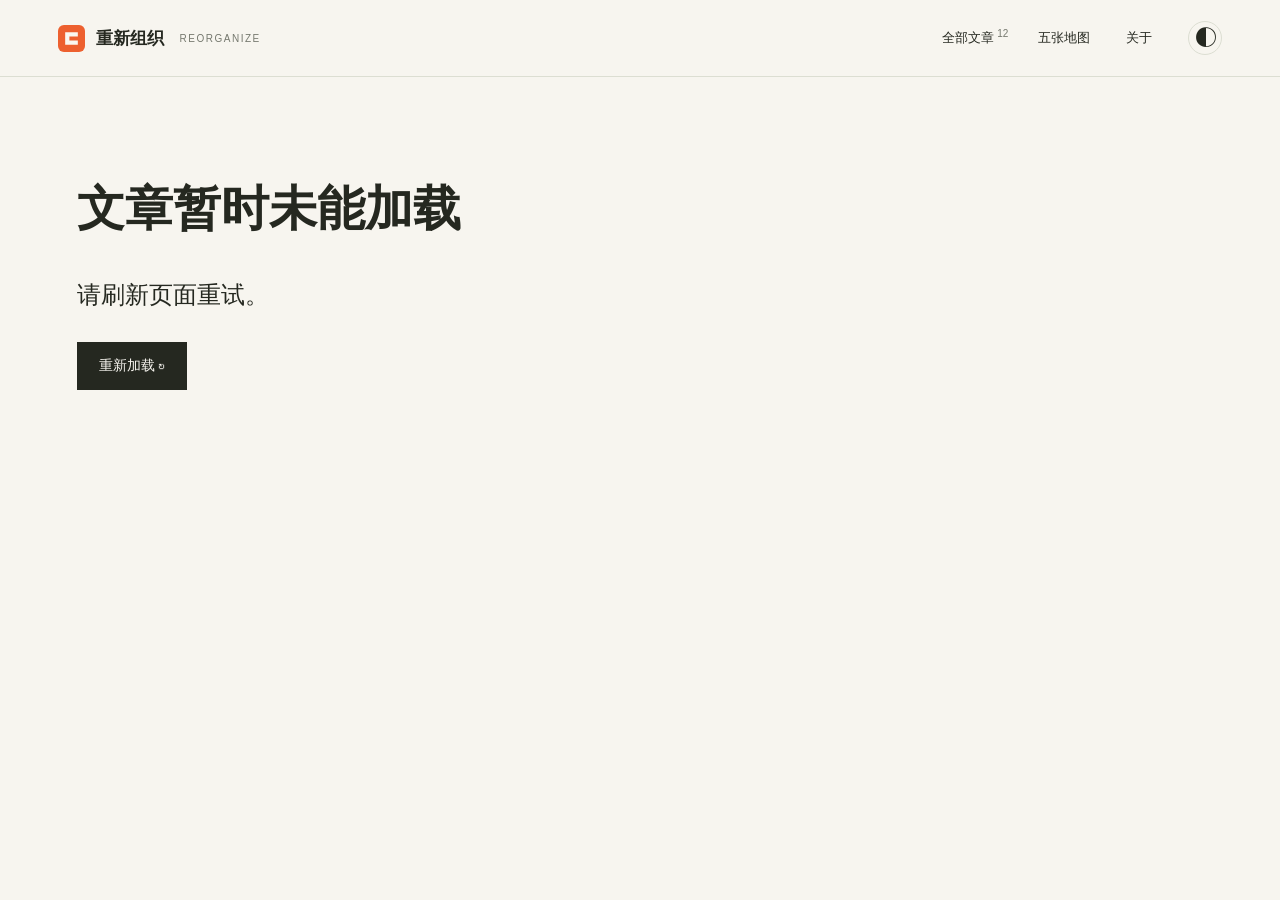
==== website/src/index.html @ a6dab89e "Publish the twelve Reorganize articles and reading website" ====
<!doctype html>
<html lang="zh-CN">
<head>
  <meta charset="utf-8">
  <meta name="viewport" content="width=device-width,initial-scale=1">
  <meta name="theme-color" content="#f7f5ef">
  <meta name="description" content="LeenMa 的十二篇系列文章。AI 时代的分工、权力与人的价值：从工作与团队，到规则、决策、成长，以及重新组织的五张地图。">
  <title>重新组织 · AI 时代的分工、权力与人的价值</title>
  <link rel="icon" href="favicon.svg" type="image/svg+xml">
  <link rel="stylesheet" href="styles.css">
  <script src="app.js" defer></script>
</head>
<body>
  <a class="skip-link" href="#main">跳到正文</a>
  <header class="site-header">
    <a class="brand" href="#/" aria-label="重新组织首页"><img src="favicon.svg" width="27" height="27" alt=""><span>重新组织</span><span class="brand-en">REORGANIZE</span></a>
    <nav class="header-links" aria-label="主导航"><a href="#/catalog">全部文章 <span>12</span></a><a href="#/maps">五张地图</a><button type="button" id="about-button">关于</button></nav>
    <div class="header-actions"><button type="button" id="theme-button" class="icon-button" aria-label="切换为深色模式" title="切换阅读主题">◐</button><button type="button" id="mobile-menu-button" class="icon-button mobile-only" aria-label="打开阅读目录">☰</button></div>
  </header>
  <div id="reading-progress" aria-hidden="true"></div>
  <main id="main" tabindex="-1"><div class="loading">正在打开《重新组织》…</div></main>
  <dialog id="about-dialog" class="about-dialog" aria-labelledby="about-title"><form method="dialog"><button class="dialog-close" aria-label="关闭">×</button></form><h2 id="about-title">关于《重新组织》</h2><p class="muted">LeenMa 著</p><p>十二篇文章，讨论 AI 时代的分工、权力与人的价值，以及我们如何一起工作。</p></dialog>
  <dialog id="image-dialog" class="image-dialog" aria-label="配图大图"><div class="image-toolbar"><span id="image-caption"></span><a id="image-original" target="_blank" rel="noopener">单独打开 ↗</a><button id="image-close" aria-label="关闭配图">×</button></div><div class="image-viewport"><img id="image-full" alt=""></div></dialog>
  <dialog id="navigation-dialog" class="navigation-dialog" aria-label="阅读目录"><form method="dialog"><button class="dialog-close" aria-label="关闭目录">×</button></form><div id="mobile-navigation"></div></dialog>
  <div id="toast" role="status" aria-live="polite"></div>
  <noscript>这个阅读网站需要启用 JavaScript。你也可以下载 <a href="articles/01-work.md">第一篇 Markdown</a> 阅读。</noscript>
</body>
</html>
---- website/src/styles.css ----
@charset "UTF-8";
:root{--paper:#f7f5ef;--surface:#fffdf8;--ink:#252820;--muted:#75786e;--line:#dcded2;--accent:#d94a22;--accent-soft:#f8e7de;--olive:#737d52;--soft:#eeeee5;--serif:"Songti SC","Noto Serif CJK SC","Source Han Serif SC",STSong,SimSun,serif;--sans:-apple-system,BlinkMacSystemFont,"PingFang SC","Microsoft YaHei",sans-serif;--article-size:19px;color-scheme:light}
:root[data-theme=dark]{--paper:#1e211e;--surface:#252925;--ink:#e6e7de;--muted:#a1a897;--line:#3d443b;--accent:#fa9671;--accent-soft:#41342b;--olive:#adb88b;--soft:#2d322b;color-scheme:dark}
*{box-sizing:border-box}html{scroll-behavior:smooth;scroll-padding-top:80px}body{margin:0;background:var(--paper);color:var(--ink);font-family:var(--sans);font-size:15px;-webkit-font-smoothing:antialiased}button,input{font:inherit}button,a,input{ -webkit-tap-highlight-color:transparent}button,a{touch-action:manipulation}button{cursor:pointer;color:inherit}a{color:inherit;text-decoration:none}button{border:0;background:none}button:disabled{opacity:.4;cursor:default}a:focus-visible,button:focus-visible,input:focus-visible,summary:focus-visible{outline:2px solid var(--accent);outline-offset:5px}p{line-height:1.85}button,a{transition:background .18s,color .18s,border-color .18s}img{display:block;max-width:100%}svg{display:block}h1,h2,h3,p{margin-top:0}main:focus{outline:none}::selection{background:var(--accent-soft);color:var(--accent)}[hidden]{display:none!important}.sr-only{position:absolute;width:1px;height:1px;overflow:hidden;clip:rect(0,0,0,0);white-space:nowrap}.skip-link{position:fixed;left:16px;top:-60px;padding:12px;background:var(--ink);color:var(--paper);z-index:100}.skip-link:focus{top:12px}.site-header{height:77px;padding:0 4.5%;border-bottom:1px solid var(--line);display:flex;align-items:center;gap:30px;position:sticky;top:0;z-index:20;background:var(--paper)}.brand{display:flex;align-items:center;gap:11px;font-size:17px;font-weight:650;white-space:nowrap}.brand-en{font-size:10px;letter-spacing:.15em;font-weight:500;margin-left:5px;color:var(--muted)}.header-links{display:flex;gap:30px;align-items:center;margin-left:auto;font-size:13px}.header-links a:hover,.header-links button:hover{color:var(--accent)}.header-links span{font-size:10px;color:var(--muted);vertical-align:super}.header-actions{display:flex;gap:8px}.icon-button{width:34px;height:34px;display:grid;place-items:center;font-size:22px;border:1px solid var(--line);border-radius:50%}.icon-button:hover{background:var(--soft)}.mobile-only{display:none}.eyebrow{font-size:11px;letter-spacing:.16em;font-weight:600;color:var(--muted);line-height:1.6}.accent{color:var(--accent)}.muted{color:var(--muted)}.small{font-size:12px}.serif{font-family:var(--serif)}.mono{font-family:ui-monospace,SFMono-Regular,Consolas,monospace}.loading{padding:100px 6%;font-family:var(--serif);font-size:24px}.home{max-width:1400px;padding:0 5.5%;margin:auto}.hero{display:grid;grid-template-columns:1.08fr 1fr;gap:5%;min-height:595px;padding:67px 0 50px;align-items:center}.season-line{display:flex;align-items:center;gap:12px;margin-bottom:31px}.season-line:before{content:"";width:26px;height:1px;background:var(--accent)}.hero h1{font-size:clamp(65px,7vw,102px);font-family:var(--serif);font-weight:700;letter-spacing:-.04em;line-height:1.05;margin:0 0 27px}.hero h1 em{font-style:normal;color:var(--accent)}.hero .subtitle{font-size:20px;line-height:1.8;letter-spacing:.08em;margin:0 0 16px}.hero .intro{font-size:14px;color:var(--muted);line-height:1.9;max-width:395px;margin-bottom:29px}.hero-actions{display:flex;align-items:center;gap:26px}.primary-button{display:inline-flex;align-items:center;justify-content:space-between;gap:34px;background:var(--ink);color:var(--paper);padding:14px 22px;font-size:14px;min-height:48px}.primary-button:hover{background:var(--accent);color:var(--paper)}.text-link{font-size:13px;border-bottom:1px solid var(--line);padding-bottom:5px}.text-link:hover{color:var(--accent)}.author-line{display:flex;gap:15px;font-size:11px;color:var(--muted);margin-top:28px;align-items:center}.author-line i{height:12px;width:1px;background:var(--line)}.hero-art{position:relative;align-self:stretch;display:flex;flex-direction:column;justify-content:center}.hero-art svg{width:100%;height:auto;overflow:visible}.hero-art text{font-family:var(--sans);fill:var(--ink)}.hero-art .orbit{stroke:var(--line);fill:none}.hero-art .solid-line{stroke:var(--olive);fill:none}.hero-art .map-box{fill:var(--paper);stroke:var(--line)}.hero-art .center{fill:var(--accent-soft);stroke:var(--accent)}.hero-art .map-link:hover .map-box{stroke:var(--accent);fill:var(--accent-soft)}.hero-art .map-link:focus-visible{outline:none}.hero-art .map-link:focus-visible .map-box{stroke:var(--accent);stroke-width:3}.figure-foot{display:flex;justify-content:space-between;gap:15px;padding:16px 0 0;border-top:1px solid var(--line);font-size:10px;color:var(--muted);letter-spacing:.04em}.hero-art .diagram-en{font-family:Georgia,serif;font-style:italic;fill:var(--muted)}.reading-paths{display:grid;grid-template-columns:1fr 1fr 1fr;border-top:1px solid var(--line);border-bottom:1px solid var(--line);margin-bottom:64px}.path-card{display:flex;align-items:center;gap:19px;padding:23px 22px;border-right:1px solid var(--line)}.path-card:first-child{padding-left:0}.path-card:last-child{border-right:0}.path-card:hover{color:var(--accent)}.path-card .path-index{font-family:var(--serif);font-size:24px;color:var(--olive)}.path-card strong{font-size:14px;font-weight:550;display:block;margin-bottom:7px}.path-card small{font-size:11px;color:var(--muted)}.path-card .arrow{margin-left:auto;font-size:20px}.section-title{display:flex;align-items:end;justify-content:space-between;gap:25px;margin-bottom:28px}.section-title h2{font-family:var(--serif);font-size:35px;font-weight:550;margin:7px 0 0}.section-title p{font-size:13px;color:var(--muted);margin:0}.catalog-tools{display:flex;justify-content:space-between;gap:20px;align-items:center;border-bottom:1px solid var(--line);margin-bottom:30px}.filter-list{display:flex;gap:25px;overflow:auto}.filter-button{white-space:nowrap;padding:14px 0 18px;border-bottom:2px solid transparent;color:var(--muted);font-size:12px}.filter-button[aria-pressed=true]{color:var(--ink);border-color:var(--accent)}.search-wrap{display:flex;align-items:center;gap:10px;max-width:230px;color:var(--muted);flex-shrink:0}.search-wrap input{width:100%;border:0;background:transparent;color:var(--ink);padding:10px 0;font-size:12px;outline-offset:0}.search-wrap span{font-size:20px}.search-result{font-size:12px;color:var(--muted);margin-bottom:20px}.catalog-grid{display:grid;grid-template-columns:repeat(3,minmax(0,1fr));gap:24px 28px}.chapter-card{display:flex;flex-direction:column;border-bottom:1px solid var(--line);min-height:300px;padding:24px 0 25px}.card-top{display:flex;align-items:center;justify-content:space-between;font-size:10px;color:var(--muted);letter-spacing:.04em}.card-number{font-family:var(--serif);font-size:34px;line-height:1;color:var(--accent)}.chapter-card h3{font-family:var(--serif);font-size:22px;line-height:1.6;margin:24px 0 12px;font-weight:650}.chapter-card p{font-size:12px;color:var(--muted);line-height:1.9;margin:0 0 25px}.chapter-card:hover h3{color:var(--accent)}.chapter-card:hover .card-arrow{transform:translateX(4px);color:var(--accent)}.card-foot{display:flex;align-items:center;gap:12px;margin-top:auto;font-size:10px;color:var(--muted)}.card-foot .tag{background:var(--soft);padding:4px 7px;color:var(--olive);letter-spacing:.04em}.card-arrow{font-size:20px;margin-left:auto;transition:transform .2s}.read-mark{color:var(--olive);font-size:11px}.no-results{padding:45px 0;line-height:1.8;grid-column:1/-1;color:var(--muted)}.maps-section{margin:95px 0 68px;padding:45px;background:var(--soft);position:relative}.maps-section .section-title{margin-bottom:35px}.maps-grid{display:grid;grid-template-columns:repeat(5,minmax(0,1fr));border-top:1px solid var(--line)}.map-item{padding:25px 15px 0;border-right:1px solid var(--line);display:block}.map-item:first-child{padding-left:0}.map-item:last-child{border-right:0}.map-item .map-en{font-family:Georgia,serif;font-style:italic;font-size:21px;color:var(--olive)}.map-item h3{font-size:16px;margin:16px 0 10px;font-weight:500}.map-item p{font-size:11px;color:var(--muted);line-height:1.8}.map-item:hover h3{color:var(--accent)}.maps-note{font-size:11px;color:var(--muted);margin:22px 0 0}.site-footer{display:flex;align-items:center;justify-content:space-between;gap:20px;border-top:1px solid var(--line);padding:25px 0 40px;color:var(--muted);font-size:11px}.site-footer .footer-brand{font-family:var(--serif);font-size:21px;color:var(--ink)}.site-footer a:hover{color:var(--accent)}
/* Reading layout */
#reading-progress{height:2px;background:var(--accent);position:fixed;top:76px;left:0;width:0;z-index:22;transition:width .12s linear}.reader-layout{display:grid;grid-template-columns:245px minmax(0,1fr) 218px;max-width:1590px;margin:auto;min-height:calc(100vh - 77px)}.chapter-sidebar{position:sticky;top:77px;height:calc(100vh - 77px);overflow:auto;padding:31px 20px 40px 24px;border-right:1px solid var(--line);scrollbar-width:thin}.sidebar-home{font-size:12px;display:block;color:var(--muted);margin-bottom:33px}.sidebar-group{margin:26px 0 10px;color:var(--muted);font-size:10px;letter-spacing:.08em;font-weight:500}.sidebar-link{display:flex;gap:12px;padding:10px 9px;margin:0 -9px;line-height:1.7;font-size:12px;border-left:2px solid transparent}.sidebar-link .number{font-size:10px;color:var(--muted);min-width:18px;padding-top:2px}.sidebar-link.active{border-color:var(--accent);background:var(--accent-soft);color:var(--accent)}.sidebar-link.active .number{color:var(--accent)}.sidebar-link:hover{color:var(--accent)}.article-center{min-width:0;padding:49px clamp(25px,4.4vw,70px) 50px}.article-inner{max-width:730px;margin:auto}.article-kicker{display:flex;align-items:center;justify-content:space-between;margin-bottom:27px;font-size:11px;color:var(--muted);letter-spacing:.06em}.article-kicker .kicker-number{font-family:Georgia,serif;font-size:22px;color:var(--accent);margin-right:10px}.article-title{font-size:clamp(29px,3.2vw,43px);font-family:var(--serif);line-height:1.5;margin:0 0 26px;font-weight:650;letter-spacing:-.02em}.article-meta{display:flex;flex-wrap:wrap;gap:10px 15px;align-items:center;color:var(--muted);font-size:11px;margin-bottom:25px}.reading-toolbar{display:flex;align-items:center;gap:15px;border-top:1px solid var(--line);border-bottom:1px solid var(--line);padding:10px 0;font-size:11px;margin:0 0 31px;flex-wrap:wrap}.reading-toolbar button,.reading-toolbar a{padding:5px 0}.reading-toolbar button:hover,.reading-toolbar a:hover{color:var(--accent)}.reading-toolbar .tool-label{color:var(--muted);margin-right:auto}.reading-toolbar .font-button{font-size:14px;min-width:26px}.concept{background:var(--soft);padding:25px;margin:0 0 40px}.concept-label{font-size:10px;color:var(--olive);display:flex;align-items:center;gap:12px;letter-spacing:.1em;margin-bottom:17px}.concept-label:after{content:"";height:1px;flex:1;background:var(--line)}.concept-hub{text-align:center;font-size:13px;border:1px solid var(--line);padding:9px;width:fit-content;margin:0 auto 20px;background:var(--paper)}.concept-nodes{display:grid;grid-template-columns:repeat(2,minmax(0,1fr));gap:12px;position:relative}.concept-node{padding:12px;background:var(--paper);border-left:2px solid var(--olive);font-size:12px;line-height:1.5;position:relative}.concept-node b{font-weight:550;display:block;margin:0 0 5px}.concept-node small{font-size:10px;color:var(--muted);display:block}.concept-node .node-no{position:absolute;right:8px;top:8px;color:var(--line);font:16px Georgia,serif}.concept-fork .concept-node{border-left-color:var(--accent)}.concept-flow .concept-node b:before{content:attr(data-step) " / ";color:var(--olive);font-size:10px}.concept-loop .concept-nodes:after{content:"↶";position:absolute;bottom:-29px;right:0;color:var(--olive);font-size:24px}.concept-feedback{margin-top:15px;color:var(--olive);font-size:10px;padding:0 23px 0 0}.concept-takeaway{font-family:var(--serif);font-size:17px;line-height:1.9;margin:22px 0 0}.concept-description{color:var(--muted);font-size:10px;line-height:1.8;margin:10px 0 0}.prose{font-family:var(--sans);font-size:var(--article-size);line-height:1.95;overflow-wrap:anywhere;color:var(--ink)}.prose p{margin:0 0 1.4em;line-height:1.95;letter-spacing:.015em}.prose h2{font-family:var(--serif);font-weight:650;line-height:1.65;font-size:1.35em;margin:2.7em 0 1.15em;padding-top:20px;border-top:1px solid var(--line);scroll-margin-top:22px}.prose h3{font-size:1.04em;line-height:1.7;margin:2em 0 1em}.prose strong{font-weight:650}.prose a{color:var(--accent);text-decoration:underline;text-decoration-thickness:1px;text-underline-offset:4px;font-size:inherit}.prose ul,.prose ol{padding-left:1.6em;margin-bottom:1.4em}.prose li{padding-left:4px;margin:8px 0}.prose blockquote{border-left:2px solid var(--accent);padding:0 0 0 22px;margin:25px 0;color:var(--muted)}.prose table{border-collapse:collapse;max-width:100%;display:block;overflow-x:auto;font-size:14px;margin:25px 0}.prose th,.prose td{border:1px solid var(--line);padding:10px}.prose hr{border:0;border-top:1px solid var(--line);margin:35px 0}.toc-sidebar{position:sticky;top:77px;height:calc(100vh - 77px);overflow:auto;scrollbar-width:thin;padding:51px 25px 35px 7px;color:var(--muted);font-size:11px}.toc-title{font-size:10px;letter-spacing:.1em;margin-bottom:20px}.toc-sidebar a{display:block;padding:7px 0 7px 12px;border-left:1px solid var(--line);line-height:1.7;margin-left:0}.toc-sidebar a.active{border-left:2px solid var(--accent);color:var(--accent);padding-left:11px}.toc-sidebar a:hover{color:var(--ink)}.toc-progress{border-top:1px solid var(--line);margin-top:27px;padding-top:18px;display:flex;justify-content:space-between}.gallery-section{border-top:1px solid var(--line);margin-top:55px;padding-top:32px;scroll-margin-top:22px}.gallery-section h2{font-family:var(--serif);font-size:25px;font-weight:500}.gallery-section>p{font-size:11px;color:var(--muted)}.image-grid{display:grid;grid-template-columns:repeat(2,minmax(0,1fr));gap:24px 16px;margin:25px 0}.gallery-item{margin:0}.gallery-item button{padding:0;background:var(--soft);width:100%;display:block;overflow:hidden}.gallery-item img{width:100%;height:auto;aspect-ratio:1/1;object-fit:contain;transition:transform .2s}.gallery-item button:hover img{transform:scale(1.02)}.gallery-item figcaption{font-size:11px;color:var(--muted);line-height:1.7;margin-top:10px}.article-download{padding:24px 0 0;border-top:1px solid var(--line);margin:24px 0 0;scroll-margin-top:22px;font-size:13px}.article-download a{text-decoration:underline;text-underline-offset:4px;color:var(--muted)}.article-download a:hover{color:var(--accent)}.next-reading{display:grid;grid-template-columns:1fr 1fr;gap:22px;margin-top:35px;border-top:1px solid var(--line);padding-top:25px}.next-reading a{display:flex;flex-direction:column;gap:12px;font-family:var(--serif);font-size:18px;line-height:1.7}.next-reading a span{font-family:var(--sans);font-size:10px;color:var(--muted)}.next-reading a:hover{color:var(--accent)}.next-reading a:last-child{text-align:right}.end-marker{display:flex;justify-content:center;align-items:center;gap:12px;color:var(--olive);font-size:11px;margin:38px 0 0}.end-marker:before,.end-marker:after{content:"";width:25px;height:1px;background:var(--line)}.reader-mobile-label{display:none}
/* Dialogs and feedback */
dialog{background:var(--paper);color:var(--ink);border:1px solid var(--line);padding:40px;max-width:600px;max-height:86dvh;overflow:auto}dialog::backdrop{background:#20251dcc;backdrop-filter:blur(4px)}body:has(dialog[open]){overflow:hidden}.dialog-close{position:absolute;right:17px;top:10px;font-size:30px;font-weight:300;min-width:38px;height:38px}.about-dialog h2{font-family:var(--serif);font-size:32px;margin:23px 0}.about-dialog p{font-size:14px;line-height:1.9}.about-links a:hover{color:var(--accent)}.image-dialog{max-width:95vw;width:1000px;padding:0;max-height:94dvh}.image-toolbar{position:sticky;top:0;display:flex;align-items:center;gap:15px;justify-content:space-between;padding:10px 18px;background:var(--paper);border-bottom:1px solid var(--line);font-size:12px;z-index:1}.image-toolbar span{margin-right:auto}.image-toolbar a{white-space:nowrap;font-size:11px}.image-toolbar button{font-size:30px;width:32px;height:32px;line-height:1}.image-viewport{overflow:auto;max-height:calc(94dvh - 60px)}.image-viewport img{width:100%;height:auto}.navigation-dialog{width:min(90vw,480px);padding:30px;max-height:88dvh}.navigation-dialog .sidebar-link{font-size:14px}.navigation-dialog .toc-title{margin-top:20px}.navigation-dialog .mobile-toc a{display:block;font-size:13px;padding:9px 0;color:var(--muted);line-height:1.7}#toast{position:fixed;bottom:28px;left:50%;transform:translateX(-50%) translateY(100px);z-index:100;opacity:0;background:var(--ink);color:var(--paper);padding:12px 22px;font-size:13px;pointer-events:none;transition:all .2s}#toast.show{opacity:1;transform:translateX(-50%) translateY(0)}
@media(min-width:1600px){.hero{min-height:670px}.hero h1{font-size:110px}}
@media(max-width:1250px){.reader-layout{grid-template-columns:220px minmax(0,1fr)}.toc-sidebar{display:none}.article-inner{max-width:730px}.reader-mobile-label{display:inline}.mobile-only{display:grid}.catalog-tools{gap:15px}.filter-list{gap:17px}.hero{gap:2%;min-height:545px}.hero h1{font-size:80px}.article-center{padding:43px 6%}.header-links{gap:22px}}
@media(max-width:980px){.hero{grid-template-columns:1.1fr 1fr;padding-top:45px;min-height:520px}.hero h1{font-size:65px}.hero .subtitle{font-size:17px}.hero .intro{font-size:12px}.brand-en{display:none}.catalog-tools{align-items:stretch;flex-direction:column;gap:0}.search-wrap{max-width:none;border-top:1px solid var(--line);padding:3px 0}.filter-list{gap:26px}.chapter-card h3{font-size:20px}.catalog-grid{gap:15px 25px}.maps-section{padding:30px}.map-item{padding:23px 10px 0}.path-card{padding:23px 13px;gap:13px}.path-card small{font-size:10px}.reader-layout{grid-template-columns:190px minmax(0,1fr)}.chapter-sidebar{padding:26px 16px}.sidebar-link{font-size:11px;gap:8px}.article-center{padding:35px 28px}.article-title{font-size:34px}}
@media(max-width:760px){.site-header{height:64px;padding:0 5%;gap:15px}.brand{font-size:16px;gap:9px}.brand img{width:24px;height:24px}.header-links{gap:17px;font-size:12px}.header-links>a:nth-child(2),.header-links button{display:none}.header-actions{gap:7px}.icon-button{width:30px;height:30px;font-size:19px}.home{padding:0 6%}.hero{grid-template-columns:1fr;gap:22px;padding:41px 0 25px;min-height:0}.season-line{margin-bottom:27px}.hero h1{font-size:76px;margin-bottom:24px}.hero .subtitle{font-size:18px}.hero .intro{font-size:13px;max-width:420px}.hero-actions{gap:25px}.hero-art{max-width:440px;width:100%;margin:12px auto 0}.hero-art svg{max-height:370px}.figure-foot{font-size:9px;padding-top:13px}.author-line{margin-top:23px}.reading-paths{grid-template-columns:1fr;margin-bottom:44px}.path-card,.path-card:first-child{padding:18px 0;border-right:0;border-bottom:1px solid var(--line);gap:17px}.path-card:last-child{border-bottom:0}.path-card strong{font-size:14px;margin-bottom:5px}.path-card small{font-size:11px}.path-card .path-index{font-size:22px;min-width:27px}.section-title{display:block;margin-bottom:21px}.section-title h2{font-size:31px;margin-bottom:12px}.section-title p{font-size:12px}.filter-list{gap:22px;scrollbar-width:none}.filter-button{font-size:11px;padding-bottom:13px}.catalog-tools{margin-bottom:13px}.catalog-grid{grid-template-columns:1fr 1fr;gap:6px 23px}.chapter-card{min-height:275px;padding:20px 0}.chapter-card h3{font-size:19px;margin:18px 0 10px;line-height:1.55}.chapter-card p{font-size:11px;line-height:1.9;margin-bottom:20px}.card-top>span:last-child{font-size:9px;max-width:70px;text-align:right;line-height:1.6}.card-number{font-size:29px}.card-foot{gap:8px;flex-wrap:wrap;font-size:9px}.card-foot .tag{padding:3px 5px}.card-arrow{font-size:17px}.maps-section{margin:55px -3% 35px;padding:28px 20px}.maps-grid{grid-template-columns:1fr}.map-item,.map-item:first-child{border-right:0;border-bottom:1px solid var(--line);padding:18px 0;display:grid;grid-template-columns:95px 1fr;align-items:center;column-gap:17px}.map-item:last-child{border-bottom:0}.map-item .map-en{font-size:20px;grid-row:1/3}.map-item h3{font-size:15px;margin:0 0 5px}.map-item p{margin:0;font-size:11px}.maps-note{font-size:10px}.site-footer{align-items:start;flex-direction:column;font-size:10px;gap:12px;padding-bottom:28px}.reader-layout{display:block}.chapter-sidebar{display:none}.article-center{padding:30px 6% 40px}.article-title{font-size:32px;line-height:1.5}.article-kicker{margin-bottom:23px;font-size:10px}.article-kicker .kicker-number{font-size:20px}.article-meta{font-size:10px}.reading-toolbar{gap:16px;font-size:10px;margin-bottom:25px}.concept{padding:20px;margin-bottom:33px}.concept-node{padding:10px;font-size:11px}.concept-node small{font-size:9px}.concept-takeaway{font-size:16px}.concept-description{font-size:10px}.prose{font-size:var(--article-size)}.prose h2{font-size:1.25em;margin-top:2.3em}.prose p{line-height:1.95}.prose h3{font-size:1.02em}#reading-progress{top:63px}.next-reading{gap:18px}.next-reading a{font-size:16px}.gallery-section h2{font-size:23px}.image-grid{gap:20px 13px}.image-toolbar{padding:8px 11px}.image-toolbar span{font-size:11px}.image-toolbar a{font-size:10px}.about-dialog{max-width:92vw;padding:34px 25px}.about-dialog p{font-size:13px}.about-dialog h2{font-size:29px}}
@media(max-width:380px){.header-links{display:none}.header-actions{margin-left:auto}.hero h1{font-size:66px}.catalog-grid{grid-template-columns:1fr}.chapter-card{min-height:230px}.chapter-card h3{font-size:23px}.card-top>span:last-child{max-width:none}.article-title{font-size:28px}.reading-toolbar{gap:11px}.concept-node b{max-width:90%}}
@media(prefers-reduced-motion:reduce){html{scroll-behavior:auto}*,*:before,*:after{transition:none!important;animation:none!important}}
@media print{.site-header,.chapter-sidebar,.toc-sidebar,.reading-toolbar,.concept,.next-reading,.header-actions,#reading-progress,dialog,#toast{display:none!important}.reader-layout{display:block}.article-center{padding:0}.prose{font-size:12pt}.article-title{font-size:24pt}.gallery-section{break-before:page}.prose h2{break-after:avoid}.gallery-item{break-inside:avoid}body{background:white;color:black}}

.section-anchor{display:block;height:0;scroll-margin-top:22px}

/* One editable diagram per article. */
.reading-figure{margin:28px 0 40px;position:relative}
.reading-figure button{display:block;width:100%;padding:0;border:0;background:transparent;cursor:zoom-in;border-radius:16px;overflow:hidden}
.reading-figure img{display:block;width:100%;height:auto}
.reading-figure figcaption{font-size:13px;color:var(--muted);padding-top:9px}







.prose table{display:block;overflow-x:auto;width:100%;border-collapse:collapse;font-size:16px;line-height:1.7;margin:24px 0}
.prose th,.prose td{border:1px solid var(--line,#d9dfda);padding:12px 14px;text-align:left;vertical-align:top;min-width:110px}
.prose th{font-weight:600}
.prose img{max-width:100%;height:auto}
.prose a{overflow-wrap:anywhere}
.prose #references{font-size:1.05em}
.prose #references+ul{font-size:.85em;line-height:1.8}
@media(max-width:720px){.reading-figure{margin:24px 0 30px}.prose th,.prose td{padding:10px;min-width:120px}}
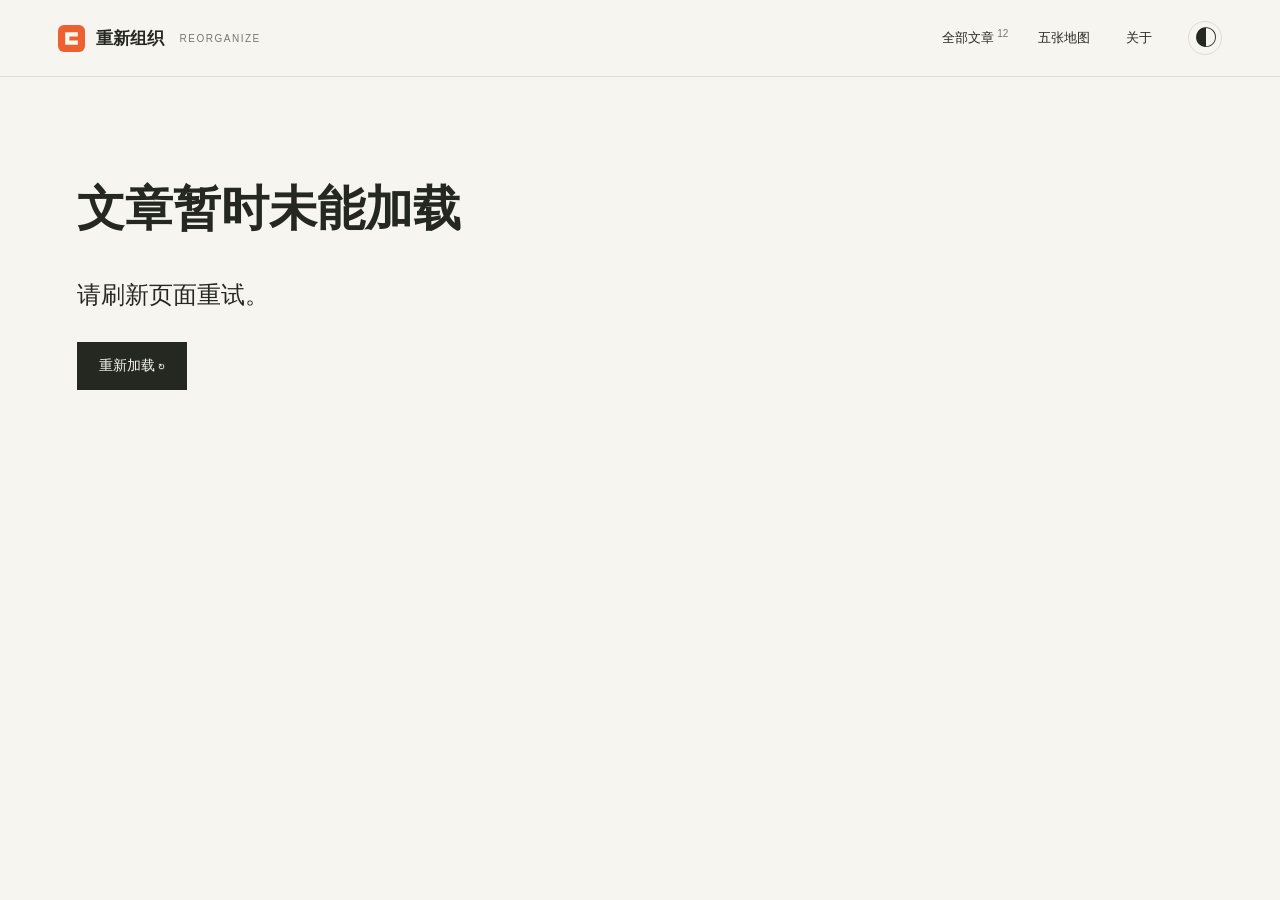
==== commit 6ea26379: "Switch content license to CC BY 4.0; add social metadata, CITATION.cff, llms.txt and English summary" ====
--- a/website/src/index.html
+++ b/website/src/index.html
@@ -6,6 +6,21 @@
   <meta name="theme-color" content="#f7f5ef">
   <meta name="description" content="LeenMa 的十二篇系列文章。AI 时代的分工、权力与人的价值：从工作与团队，到规则、决策、成长，以及重新组织的五张地图。">
   <title>重新组织 · AI 时代的分工、权力与人的价值</title>
+  <link rel="canonical" href="https://leenlbma.github.io/reorganize/">
+  <meta property="og:type" content="website">
+  <meta property="og:site_name" content="重新组织 · Reorganize">
+  <meta property="og:locale" content="zh_CN">
+  <meta property="og:title" content="重新组织 · AI 时代的分工、权力与人的价值">
+  <meta property="og:description" content="LeenMa 的十二篇系列文章。AI 时代的分工、权力与人的价值：从工作与团队，到规则、决策、成长，以及重新组织的五张地图。">
+  <meta property="og:url" content="https://leenlbma.github.io/reorganize/">
+  <meta property="og:image" content="https://leenlbma.github.io/reorganize/og-cover.png">
+  <meta property="og:image:width" content="1200">
+  <meta property="og:image:height" content="630">
+  <meta property="og:image:alt" content="《重新组织》：AI 时代的分工、权力与人的价值，LeenMa">
+  <meta name="twitter:card" content="summary_large_image">
+  <meta name="twitter:title" content="重新组织 · AI 时代的分工、权力与人的价值">
+  <meta name="twitter:description" content="LeenMa 的十二篇系列文章，讨论 AI 如何改变工作、团队、决定权、责任、激励和学习。">
+  <meta name="twitter:image" content="https://leenlbma.github.io/reorganize/og-cover.png">
   <link rel="icon" href="favicon.svg" type="image/svg+xml">
   <link rel="stylesheet" href="styles.css">
   <script src="app.js" defer></script>
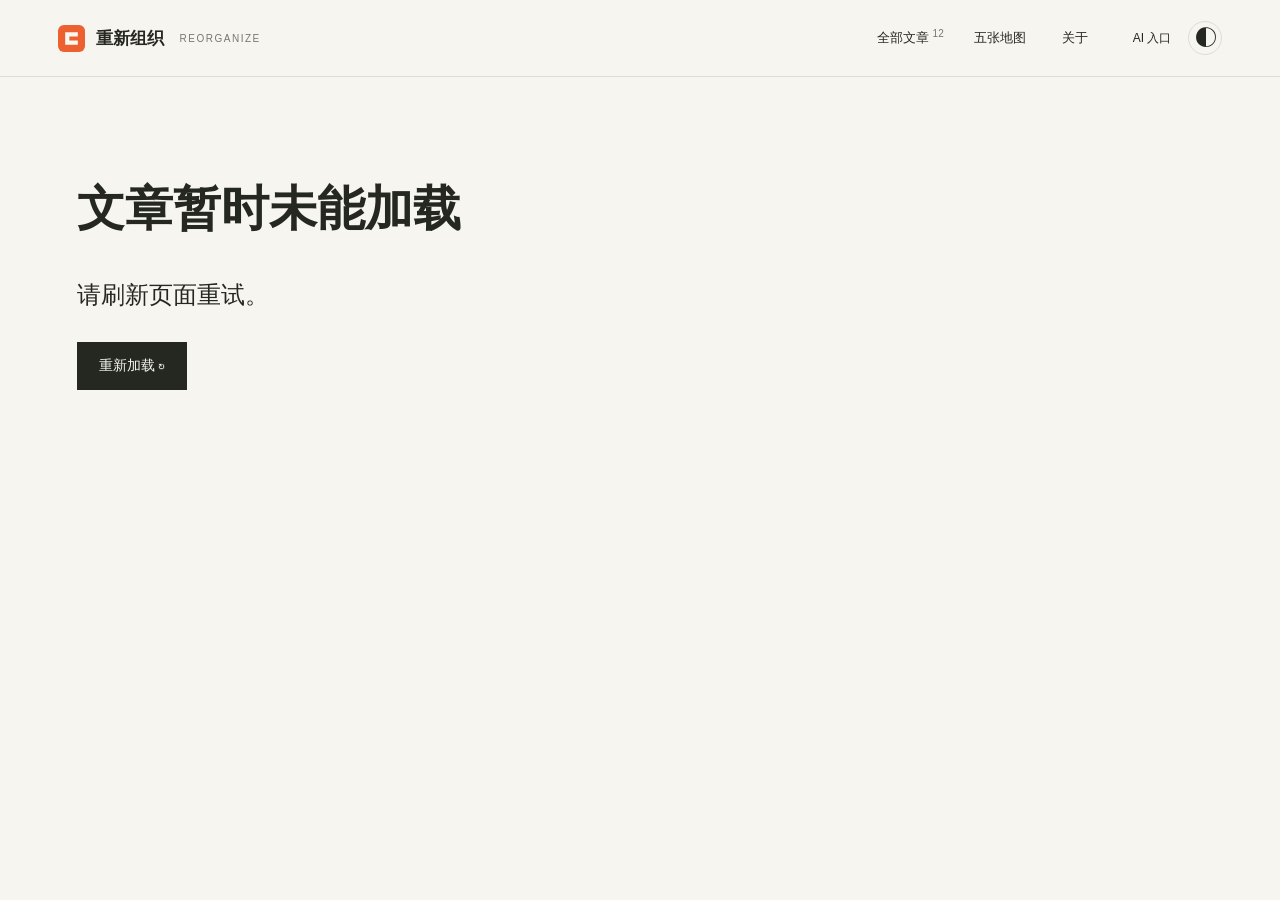
==== commit 4244885b: "Add a static AI reading entry and complete Markdown exports" ====
--- a/website/src/index.html
+++ b/website/src/index.html
@@ -23,6 +23,8 @@
   <meta name="twitter:image" content="https://leenlbma.github.io/reorganize/og-cover.png">
   <link rel="icon" href="favicon.svg" type="image/svg+xml">
   <link rel="stylesheet" href="styles.css">
+  <link rel="stylesheet" href="ai.css">
+  <link rel="alternate" type="text/plain" href="llms.txt" title="AI 阅读目录">
   <script src="app.js" defer></script>
 </head>
 <body>
@@ -30,7 +32,7 @@
   <header class="site-header">
     <a class="brand" href="#/" aria-label="重新组织首页"><img src="favicon.svg" width="27" height="27" alt=""><span>重新组织</span><span class="brand-en">REORGANIZE</span></a>
     <nav class="header-links" aria-label="主导航"><a href="#/catalog">全部文章 <span>12</span></a><a href="#/maps">五张地图</a><button type="button" id="about-button">关于</button></nav>
-    <div class="header-actions"><button type="button" id="theme-button" class="icon-button" aria-label="切换为深色模式" title="切换阅读主题">◐</button><button type="button" id="mobile-menu-button" class="icon-button mobile-only" aria-label="打开阅读目录">☰</button></div>
+    <div class="header-actions"><a class="ai-entry" href="ai.html">AI 入口</a><button type="button" id="theme-button" class="icon-button" aria-label="切换为深色模式" title="切换阅读主题">◐</button><button type="button" id="mobile-menu-button" class="icon-button mobile-only" aria-label="打开阅读目录">☰</button></div>
   </header>
   <div id="reading-progress" aria-hidden="true"></div>
   <main id="main" tabindex="-1"><div class="loading">正在打开《重新组织》…</div></main>
@@ -38,6 +40,6 @@
   <dialog id="image-dialog" class="image-dialog" aria-label="配图大图"><div class="image-toolbar"><span id="image-caption"></span><a id="image-original" target="_blank" rel="noopener">单独打开 ↗</a><button id="image-close" aria-label="关闭配图">×</button></div><div class="image-viewport"><img id="image-full" alt=""></div></dialog>
   <dialog id="navigation-dialog" class="navigation-dialog" aria-label="阅读目录"><form method="dialog"><button class="dialog-close" aria-label="关闭目录">×</button></form><div id="mobile-navigation"></div></dialog>
   <div id="toast" role="status" aria-live="polite"></div>
-  <noscript>这个阅读网站需要启用 JavaScript。你也可以下载 <a href="articles/01-work.md">第一篇 Markdown</a> 阅读。</noscript>
+  <noscript>这个阅读网站需要启用 JavaScript。你也可以通过 <a href="llms.txt">Markdown 目录</a> 阅读全部十二篇文章。</noscript>
 </body>
 </html>
--- a/website/src/ai.css
+++ b/website/src/ai.css
@@ -0,0 +1,24 @@
+.ai-entry{display:inline-flex;align-items:center;white-space:nowrap;font-size:12px;padding:0 9px;min-height:34px}
+.ai-entry:hover{color:var(--accent)}
+.ai-site-header .header-actions{margin-left:auto}
+.ai-page{max-width:1040px;margin:0 auto;padding:65px 5.5% 0}
+.ai-intro{margin-bottom:42px}
+.ai-intro .season-line{margin-bottom:24px}
+.ai-intro h1{font-family:var(--serif);font-size:clamp(38px,4.7vw,62px);line-height:1.3;font-weight:650;letter-spacing:-.03em;margin-bottom:23px}
+.ai-intro h1 em{font-style:normal;color:var(--accent)}
+.ai-description{color:var(--muted);font-size:15px;line-height:1.95;margin-bottom:0}
+.ai-page h2{font-family:var(--serif);font-size:25px;font-weight:600;line-height:1.5;margin:12px 0}
+.ai-start{border-top:2px solid var(--accent);padding:27px 30px 10px;background:var(--soft)}
+.ai-start>p,.ai-options p{font-size:13px;color:var(--muted);line-height:1.9}
+.ai-link-row{display:flex;gap:20px;align-items:center;justify-content:space-between;margin-top:24px}
+.ai-link-row>a{font-family:ui-monospace,SFMono-Regular,Consolas,monospace;font-size:13px;overflow-wrap:anywhere;line-height:1.8;text-decoration:underline;text-underline-offset:4px}
+.ai-link-row .primary-button{flex-shrink:0;font-size:12px;gap:22px}
+.ai-copy-status{min-height:24px;margin:9px 0 0!important;font-size:12px!important}
+.ai-options{display:grid;grid-template-columns:1fr 1fr;margin:34px 0 28px}
+.ai-options section{padding:10px 28px 12px 0}
+.ai-options section+section{border-left:1px solid var(--line);padding:10px 0 12px 28px}
+.ai-options p{margin:0 0 18px}
+.ai-note{font-size:12px;color:var(--muted);padding-top:25px;border-top:1px solid var(--line);margin-bottom:30px}
+.ai-page .site-footer{border-top:0}
+.ai-page .site-footer>div{display:flex;gap:20px}
+@media(max-width:760px){.ai-entry{padding:0 4px;font-size:11px;min-height:30px}.site-header .header-links{display:none}.site-header .header-actions{margin-left:auto}.ai-page{padding:38px 6% 0}.ai-intro{margin-bottom:30px}.ai-description{font-size:13px}.ai-start{padding:23px 20px 10px}.ai-link-row{align-items:stretch;flex-direction:column;gap:17px}.ai-link-row>a{font-size:12px}.ai-link-row .primary-button{align-self:flex-start}.ai-options{grid-template-columns:1fr;gap:23px}.ai-options section{padding:0}.ai-options section+section{padding:23px 0 0;border-left:0;border-top:1px solid var(--line)}.ai-note{font-size:11px}.ai-page .site-footer{flex-wrap:wrap;gap:12px}}
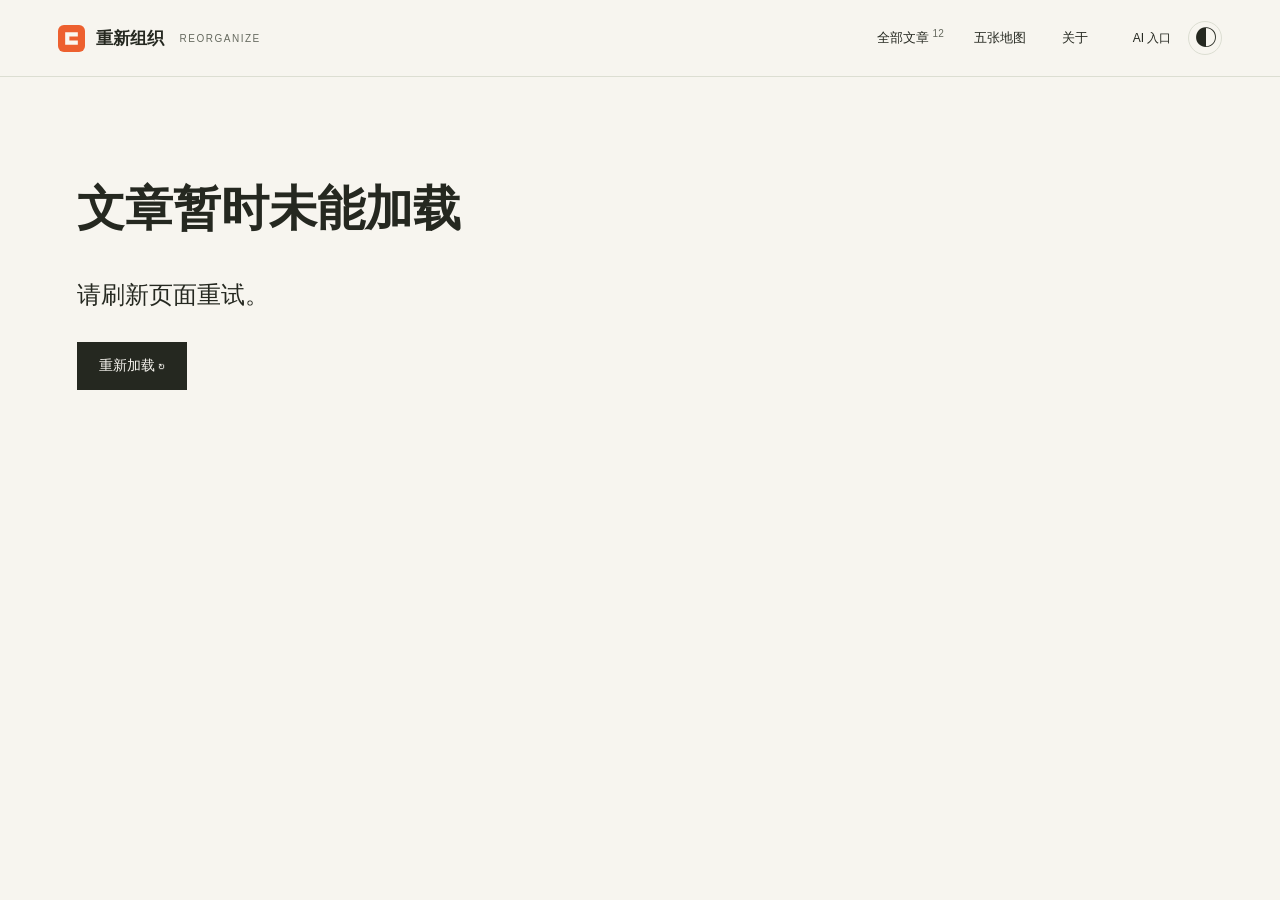
==== commit 48180016: "Add Umami Cloud cookieless analytics to all pages" ====
--- a/website/src/index.html
+++ b/website/src/index.html
@@ -24,8 +24,10 @@
   <link rel="icon" href="favicon.svg" type="image/svg+xml">
   <link rel="stylesheet" href="styles.css">
   <link rel="stylesheet" href="ai.css">
+  <link rel="alternate" type="application/atom+xml" href="feed.xml" title="重新组织 · Atom 订阅">
   <link rel="alternate" type="text/plain" href="llms.txt" title="AI 阅读目录">
   <script src="app.js" defer></script>
+  <script defer src="https://cloud.umami.is/script.js" data-website-id="8ba58f50-24d2-4d61-a09c-1aa3558a4ade"></script>
 </head>
 <body>
   <a class="skip-link" href="#main">跳到正文</a>
@@ -37,9 +39,9 @@
   <div id="reading-progress" aria-hidden="true"></div>
   <main id="main" tabindex="-1"><div class="loading">正在打开《重新组织》…</div></main>
   <dialog id="about-dialog" class="about-dialog" aria-labelledby="about-title"><form method="dialog"><button class="dialog-close" aria-label="关闭">×</button></form><h2 id="about-title">关于《重新组织》</h2><p class="muted">LeenMa 著</p><p>十二篇文章，讨论 AI 时代的分工、权力与人的价值，以及我们如何一起工作。</p></dialog>
-  <dialog id="image-dialog" class="image-dialog" aria-label="配图大图"><div class="image-toolbar"><span id="image-caption"></span><a id="image-original" target="_blank" rel="noopener">单独打开 ↗</a><button id="image-close" aria-label="关闭配图">×</button></div><div class="image-viewport"><img id="image-full" alt=""></div></dialog>
+  <dialog id="image-dialog" class="image-dialog" aria-label="配图大图"><div class="image-toolbar"><span id="image-caption"></span><span class="zoom-tools"><button type="button" id="zoom-out" aria-label="缩小图解">－</button><button type="button" id="zoom-reset" aria-label="适应宽度">适应</button><button type="button" id="zoom-in" aria-label="放大图解">＋</button></span><a id="image-original" target="_blank" rel="noopener">单独打开 ↗</a><button id="image-close" aria-label="关闭配图">×</button></div><div class="image-viewport"><img id="image-full" alt=""></div></dialog>
   <dialog id="navigation-dialog" class="navigation-dialog" aria-label="阅读目录"><form method="dialog"><button class="dialog-close" aria-label="关闭目录">×</button></form><div id="mobile-navigation"></div></dialog>
   <div id="toast" role="status" aria-live="polite"></div>
-  <noscript>这个阅读网站需要启用 JavaScript。你也可以通过 <a href="llms.txt">Markdown 目录</a> 阅读全部十二篇文章。</noscript>
+  <noscript>这个阅读网站需要启用 JavaScript。你也可以通过 <a href="llms.txt">Markdown 目录</a> 阅读全部十二篇文章，或从 <a href="read/01/">第 01 篇</a> 开始逐篇阅读，也可以 <a href="feed.xml">订阅 Atom</a>。</noscript>
 </body>
 </html>
--- a/website/src/styles.css
+++ b/website/src/styles.css
@@ -1,9 +1,9 @@
 @charset "UTF-8";
-:root{--paper:#f7f5ef;--surface:#fffdf8;--ink:#252820;--muted:#75786e;--line:#dcded2;--accent:#d94a22;--accent-soft:#f8e7de;--olive:#737d52;--soft:#eeeee5;--serif:"Songti SC","Noto Serif CJK SC","Source Han Serif SC",STSong,SimSun,serif;--sans:-apple-system,BlinkMacSystemFont,"PingFang SC","Microsoft YaHei",sans-serif;--article-size:19px;color-scheme:light}
-:root[data-theme=dark]{--paper:#1e211e;--surface:#252925;--ink:#e6e7de;--muted:#a1a897;--line:#3d443b;--accent:#fa9671;--accent-soft:#41342b;--olive:#adb88b;--soft:#2d322b;color-scheme:dark}
-*{box-sizing:border-box}html{scroll-behavior:smooth;scroll-padding-top:80px}body{margin:0;background:var(--paper);color:var(--ink);font-family:var(--sans);font-size:15px;-webkit-font-smoothing:antialiased}button,input{font:inherit}button,a,input{ -webkit-tap-highlight-color:transparent}button,a{touch-action:manipulation}button{cursor:pointer;color:inherit}a{color:inherit;text-decoration:none}button{border:0;background:none}button:disabled{opacity:.4;cursor:default}a:focus-visible,button:focus-visible,input:focus-visible,summary:focus-visible{outline:2px solid var(--accent);outline-offset:5px}p{line-height:1.85}button,a{transition:background .18s,color .18s,border-color .18s}img{display:block;max-width:100%}svg{display:block}h1,h2,h3,p{margin-top:0}main:focus{outline:none}::selection{background:var(--accent-soft);color:var(--accent)}[hidden]{display:none!important}.sr-only{position:absolute;width:1px;height:1px;overflow:hidden;clip:rect(0,0,0,0);white-space:nowrap}.skip-link{position:fixed;left:16px;top:-60px;padding:12px;background:var(--ink);color:var(--paper);z-index:100}.skip-link:focus{top:12px}.site-header{height:77px;padding:0 4.5%;border-bottom:1px solid var(--line);display:flex;align-items:center;gap:30px;position:sticky;top:0;z-index:20;background:var(--paper)}.brand{display:flex;align-items:center;gap:11px;font-size:17px;font-weight:650;white-space:nowrap}.brand-en{font-size:10px;letter-spacing:.15em;font-weight:500;margin-left:5px;color:var(--muted)}.header-links{display:flex;gap:30px;align-items:center;margin-left:auto;font-size:13px}.header-links a:hover,.header-links button:hover{color:var(--accent)}.header-links span{font-size:10px;color:var(--muted);vertical-align:super}.header-actions{display:flex;gap:8px}.icon-button{width:34px;height:34px;display:grid;place-items:center;font-size:22px;border:1px solid var(--line);border-radius:50%}.icon-button:hover{background:var(--soft)}.mobile-only{display:none}.eyebrow{font-size:11px;letter-spacing:.16em;font-weight:600;color:var(--muted);line-height:1.6}.accent{color:var(--accent)}.muted{color:var(--muted)}.small{font-size:12px}.serif{font-family:var(--serif)}.mono{font-family:ui-monospace,SFMono-Regular,Consolas,monospace}.loading{padding:100px 6%;font-family:var(--serif);font-size:24px}.home{max-width:1400px;padding:0 5.5%;margin:auto}.hero{display:grid;grid-template-columns:1.08fr 1fr;gap:5%;min-height:595px;padding:67px 0 50px;align-items:center}.season-line{display:flex;align-items:center;gap:12px;margin-bottom:31px}.season-line:before{content:"";width:26px;height:1px;background:var(--accent)}.hero h1{font-size:clamp(65px,7vw,102px);font-family:var(--serif);font-weight:700;letter-spacing:-.04em;line-height:1.05;margin:0 0 27px}.hero h1 em{font-style:normal;color:var(--accent)}.hero .subtitle{font-size:20px;line-height:1.8;letter-spacing:.08em;margin:0 0 16px}.hero .intro{font-size:14px;color:var(--muted);line-height:1.9;max-width:395px;margin-bottom:29px}.hero-actions{display:flex;align-items:center;gap:26px}.primary-button{display:inline-flex;align-items:center;justify-content:space-between;gap:34px;background:var(--ink);color:var(--paper);padding:14px 22px;font-size:14px;min-height:48px}.primary-button:hover{background:var(--accent);color:var(--paper)}.text-link{font-size:13px;border-bottom:1px solid var(--line);padding-bottom:5px}.text-link:hover{color:var(--accent)}.author-line{display:flex;gap:15px;font-size:11px;color:var(--muted);margin-top:28px;align-items:center}.author-line i{height:12px;width:1px;background:var(--line)}.hero-art{position:relative;align-self:stretch;display:flex;flex-direction:column;justify-content:center}.hero-art svg{width:100%;height:auto;overflow:visible}.hero-art text{font-family:var(--sans);fill:var(--ink)}.hero-art .orbit{stroke:var(--line);fill:none}.hero-art .solid-line{stroke:var(--olive);fill:none}.hero-art .map-box{fill:var(--paper);stroke:var(--line)}.hero-art .center{fill:var(--accent-soft);stroke:var(--accent)}.hero-art .map-link:hover .map-box{stroke:var(--accent);fill:var(--accent-soft)}.hero-art .map-link:focus-visible{outline:none}.hero-art .map-link:focus-visible .map-box{stroke:var(--accent);stroke-width:3}.figure-foot{display:flex;justify-content:space-between;gap:15px;padding:16px 0 0;border-top:1px solid var(--line);font-size:10px;color:var(--muted);letter-spacing:.04em}.hero-art .diagram-en{font-family:Georgia,serif;font-style:italic;fill:var(--muted)}.reading-paths{display:grid;grid-template-columns:1fr 1fr 1fr;border-top:1px solid var(--line);border-bottom:1px solid var(--line);margin-bottom:64px}.path-card{display:flex;align-items:center;gap:19px;padding:23px 22px;border-right:1px solid var(--line)}.path-card:first-child{padding-left:0}.path-card:last-child{border-right:0}.path-card:hover{color:var(--accent)}.path-card .path-index{font-family:var(--serif);font-size:24px;color:var(--olive)}.path-card strong{font-size:14px;font-weight:550;display:block;margin-bottom:7px}.path-card small{font-size:11px;color:var(--muted)}.path-card .arrow{margin-left:auto;font-size:20px}.section-title{display:flex;align-items:end;justify-content:space-between;gap:25px;margin-bottom:28px}.section-title h2{font-family:var(--serif);font-size:35px;font-weight:550;margin:7px 0 0}.section-title p{font-size:13px;color:var(--muted);margin:0}.catalog-tools{display:flex;justify-content:space-between;gap:20px;align-items:center;border-bottom:1px solid var(--line);margin-bottom:30px}.filter-list{display:flex;gap:25px;overflow:auto}.filter-button{white-space:nowrap;padding:14px 0 18px;border-bottom:2px solid transparent;color:var(--muted);font-size:12px}.filter-button[aria-pressed=true]{color:var(--ink);border-color:var(--accent)}.search-wrap{display:flex;align-items:center;gap:10px;max-width:230px;color:var(--muted);flex-shrink:0}.search-wrap input{width:100%;border:0;background:transparent;color:var(--ink);padding:10px 0;font-size:12px;outline-offset:0}.search-wrap span{font-size:20px}.search-result{font-size:12px;color:var(--muted);margin-bottom:20px}.catalog-grid{display:grid;grid-template-columns:repeat(3,minmax(0,1fr));gap:24px 28px}.chapter-card{display:flex;flex-direction:column;border-bottom:1px solid var(--line);min-height:300px;padding:24px 0 25px}.card-top{display:flex;align-items:center;justify-content:space-between;font-size:10px;color:var(--muted);letter-spacing:.04em}.card-number{font-family:var(--serif);font-size:34px;line-height:1;color:var(--accent)}.chapter-card h3{font-family:var(--serif);font-size:22px;line-height:1.6;margin:24px 0 12px;font-weight:650}.chapter-card p{font-size:12px;color:var(--muted);line-height:1.9;margin:0 0 25px}.chapter-card:hover h3{color:var(--accent)}.chapter-card:hover .card-arrow{transform:translateX(4px);color:var(--accent)}.card-foot{display:flex;align-items:center;gap:12px;margin-top:auto;font-size:10px;color:var(--muted)}.card-foot .tag{background:var(--soft);padding:4px 7px;color:var(--olive);letter-spacing:.04em}.card-arrow{font-size:20px;margin-left:auto;transition:transform .2s}.read-mark{color:var(--olive);font-size:11px}.no-results{padding:45px 0;line-height:1.8;grid-column:1/-1;color:var(--muted)}.maps-section{margin:95px 0 68px;padding:45px;background:var(--soft);position:relative}.maps-section .section-title{margin-bottom:35px}.maps-grid{display:grid;grid-template-columns:repeat(5,minmax(0,1fr));border-top:1px solid var(--line)}.map-item{padding:25px 15px 0;border-right:1px solid var(--line);display:block}.map-item:first-child{padding-left:0}.map-item:last-child{border-right:0}.map-item .map-en{font-family:Georgia,serif;font-style:italic;font-size:21px;color:var(--olive)}.map-item h3{font-size:16px;margin:16px 0 10px;font-weight:500}.map-item p{font-size:11px;color:var(--muted);line-height:1.8}.map-item:hover h3{color:var(--accent)}.maps-note{font-size:11px;color:var(--muted);margin:22px 0 0}.site-footer{display:flex;align-items:center;justify-content:space-between;gap:20px;border-top:1px solid var(--line);padding:25px 0 40px;color:var(--muted);font-size:11px}.site-footer .footer-brand{font-family:var(--serif);font-size:21px;color:var(--ink)}.site-footer a:hover{color:var(--accent)}
+:root{--paper:#f7f5ef;--surface:#fffdf8;--ink:#252820;--muted:#666a5f;--line:#dcded2;--accent:#d94a22;--accent-text:#b83a14;--accent-soft:#f8e7de;--olive:#5f6a40;--soft:#eeeee5;--serif:"Songti SC","Noto Serif CJK SC","Source Han Serif SC",STSong,SimSun,serif;--sans:-apple-system,BlinkMacSystemFont,"PingFang SC","Microsoft YaHei",sans-serif;--article-size:19px;color-scheme:light}
+:root[data-theme=dark]{--paper:#1e211e;--surface:#252925;--ink:#e6e7de;--muted:#a1a897;--line:#3d443b;--accent:#fa9671;--accent-text:#fa9671;--accent-soft:#41342b;--olive:#adb88b;--soft:#2d322b;color-scheme:dark}
+*{box-sizing:border-box}html{scroll-behavior:smooth;scroll-padding-top:80px}body{margin:0;background:var(--paper);color:var(--ink);font-family:var(--sans);font-size:15px;-webkit-font-smoothing:antialiased}button,input{font:inherit}button,a,input{ -webkit-tap-highlight-color:transparent}button,a{touch-action:manipulation}button{cursor:pointer;color:inherit}a{color:inherit;text-decoration:none}button{border:0;background:none}button:disabled{opacity:.4;cursor:default}a:focus-visible,button:focus-visible,input:focus-visible,summary:focus-visible{outline:2px solid var(--accent);outline-offset:5px}p{line-height:1.85}button,a{transition:background .18s,color .18s,border-color .18s}img{display:block;max-width:100%}svg{display:block}h1,h2,h3,p{margin-top:0}main:focus{outline:none}::selection{background:var(--accent-soft);color:var(--accent-text)}[hidden]{display:none!important}.sr-only{position:absolute;width:1px;height:1px;overflow:hidden;clip:rect(0,0,0,0);white-space:nowrap}.skip-link{position:fixed;left:16px;top:-60px;padding:12px;background:var(--ink);color:var(--paper);z-index:100}.skip-link:focus{top:12px}.site-header{height:77px;padding:0 4.5%;border-bottom:1px solid var(--line);display:flex;align-items:center;gap:30px;position:sticky;top:0;z-index:20;background:var(--paper)}.brand{display:flex;align-items:center;gap:11px;font-size:17px;font-weight:650;white-space:nowrap}.brand-en{font-size:10px;letter-spacing:.15em;font-weight:500;margin-left:5px;color:var(--muted)}.header-links{display:flex;gap:30px;align-items:center;margin-left:auto;font-size:13px}.header-links a:hover,.header-links button:hover{color:var(--accent)}.header-links span{font-size:10px;color:var(--muted);vertical-align:super}.header-actions{display:flex;gap:8px}.icon-button{width:34px;height:34px;display:grid;place-items:center;font-size:22px;border:1px solid var(--line);border-radius:50%}.icon-button:hover{background:var(--soft)}.mobile-only{display:none}.eyebrow{font-size:11px;letter-spacing:.16em;font-weight:600;color:var(--muted);line-height:1.6}.accent{color:var(--accent)}.muted{color:var(--muted)}.small{font-size:12px}.serif{font-family:var(--serif)}.mono{font-family:ui-monospace,SFMono-Regular,Consolas,monospace}.loading{padding:100px 6%;font-family:var(--serif);font-size:24px}.home{max-width:1400px;padding:0 5.5%;margin:auto}.hero{display:grid;grid-template-columns:1.08fr 1fr;gap:5%;min-height:595px;padding:67px 0 50px;align-items:center}.season-line{display:flex;align-items:center;gap:12px;margin-bottom:31px}.season-line:before{content:"";width:26px;height:1px;background:var(--accent)}.hero h1{font-size:clamp(65px,7vw,102px);font-family:var(--serif);font-weight:700;letter-spacing:-.04em;line-height:1.05;margin:0 0 27px}.hero h1 em{font-style:normal;color:var(--accent)}.hero .subtitle{font-size:20px;line-height:1.8;letter-spacing:.08em;margin:0 0 16px}.hero .intro{font-size:14px;color:var(--muted);line-height:1.9;max-width:395px;margin-bottom:29px}.hero-actions{display:flex;align-items:center;gap:26px}.primary-button{display:inline-flex;align-items:center;justify-content:space-between;gap:34px;background:var(--ink);color:var(--paper);padding:14px 22px;font-size:14px;min-height:48px}.primary-button:hover{background:var(--accent);color:var(--paper)}.text-link{font-size:13px;border-bottom:1px solid var(--line);padding-bottom:5px}.text-link:hover{color:var(--accent)}.author-line{display:flex;gap:15px;font-size:11px;color:var(--muted);margin-top:28px;align-items:center}.author-line i{height:12px;width:1px;background:var(--line)}.hero-art{position:relative;align-self:stretch;display:flex;flex-direction:column;justify-content:center}.hero-art svg{width:100%;height:auto;overflow:visible}.hero-art text{font-family:var(--sans);fill:var(--ink)}.hero-art .orbit{stroke:var(--line);fill:none}.hero-art .solid-line{stroke:var(--olive);fill:none}.hero-art .map-box{fill:var(--paper);stroke:var(--line)}.hero-art .center{fill:var(--accent-soft);stroke:var(--accent)}.hero-art .map-link:hover .map-box{stroke:var(--accent);fill:var(--accent-soft)}.hero-art .map-link:focus-visible{outline:none}.hero-art .map-link:focus-visible .map-box{stroke:var(--accent);stroke-width:3}.figure-foot{display:flex;justify-content:space-between;gap:15px;padding:16px 0 0;border-top:1px solid var(--line);font-size:10px;color:var(--muted);letter-spacing:.04em}.hero-art .diagram-en{font-family:Georgia,serif;font-style:italic;fill:var(--muted)}.reading-paths{display:grid;grid-template-columns:1fr 1fr 1fr;border-top:1px solid var(--line);border-bottom:1px solid var(--line);margin-bottom:64px}.path-card{display:flex;align-items:center;gap:19px;padding:23px 22px;border-right:1px solid var(--line)}.path-card:first-child{padding-left:0}.path-card:last-child{border-right:0}.path-card:hover{color:var(--accent)}.path-card .path-index{font-family:var(--serif);font-size:24px;color:var(--olive)}.path-card strong{font-size:14px;font-weight:550;display:block;margin-bottom:7px}.path-card small{font-size:11px;color:var(--muted)}.path-card .arrow{margin-left:auto;font-size:20px}.section-title{display:flex;align-items:end;justify-content:space-between;gap:25px;margin-bottom:28px}.section-title h2{font-family:var(--serif);font-size:35px;font-weight:550;margin:7px 0 0}.section-title p{font-size:13px;color:var(--muted);margin:0}.catalog-tools{display:flex;justify-content:space-between;gap:20px;align-items:center;border-bottom:1px solid var(--line);margin-bottom:30px}.filter-list{display:flex;gap:25px;overflow:auto}.filter-button{white-space:nowrap;padding:14px 0 18px;border-bottom:2px solid transparent;color:var(--muted);font-size:12px}.filter-button[aria-pressed=true]{color:var(--ink);border-color:var(--accent)}.search-wrap{display:flex;align-items:center;gap:10px;max-width:230px;color:var(--muted);flex-shrink:0}.search-wrap input{width:100%;border:0;background:transparent;color:var(--ink);padding:10px 0;font-size:12px;outline-offset:0}.search-wrap span{font-size:20px}.search-result{font-size:12px;color:var(--muted);margin-bottom:20px}.catalog-grid{display:grid;grid-template-columns:repeat(3,minmax(0,1fr));gap:24px 28px}.chapter-card{display:flex;flex-direction:column;border-bottom:1px solid var(--line);min-height:300px;padding:24px 0 25px}.card-top{display:flex;align-items:center;justify-content:space-between;font-size:10px;color:var(--muted);letter-spacing:.04em}.card-number{font-family:var(--serif);font-size:34px;line-height:1;color:var(--accent)}.chapter-card h3{font-family:var(--serif);font-size:22px;line-height:1.6;margin:24px 0 12px;font-weight:650}.chapter-card p{font-size:12px;color:var(--muted);line-height:1.9;margin:0 0 25px}.chapter-card:hover h3{color:var(--accent)}.chapter-card:hover .card-arrow{transform:translateX(4px);color:var(--accent)}.card-foot{display:flex;align-items:center;gap:12px;margin-top:auto;font-size:10px;color:var(--muted)}.card-foot .tag{background:var(--soft);padding:4px 7px;color:var(--olive);letter-spacing:.04em}.card-arrow{font-size:20px;margin-left:auto;transition:transform .2s}.read-mark{color:var(--olive);font-size:11px}.no-results{padding:45px 0;line-height:1.8;grid-column:1/-1;color:var(--muted)}.maps-section{margin:95px 0 68px;padding:45px;background:var(--soft);position:relative}.maps-section .section-title{margin-bottom:35px}.maps-grid{display:grid;grid-template-columns:repeat(5,minmax(0,1fr));border-top:1px solid var(--line)}.map-item{padding:25px 15px 0;border-right:1px solid var(--line);display:block}.map-item:first-child{padding-left:0}.map-item:last-child{border-right:0}.map-item .map-en{font-family:Georgia,serif;font-style:italic;font-size:21px;color:var(--olive)}.map-item h3{font-size:16px;margin:16px 0 10px;font-weight:500}.map-item p{font-size:11px;color:var(--muted);line-height:1.8}.map-item:hover h3{color:var(--accent)}.maps-note{font-size:11px;color:var(--muted);margin:22px 0 0}.site-footer{display:flex;align-items:center;justify-content:space-between;gap:20px;border-top:1px solid var(--line);padding:25px 0 40px;color:var(--muted);font-size:11px}.site-footer .footer-brand{font-family:var(--serif);font-size:21px;color:var(--ink)}.site-footer a:hover{color:var(--accent)}
 /* Reading layout */
-#reading-progress{height:2px;background:var(--accent);position:fixed;top:76px;left:0;width:0;z-index:22;transition:width .12s linear}.reader-layout{display:grid;grid-template-columns:245px minmax(0,1fr) 218px;max-width:1590px;margin:auto;min-height:calc(100vh - 77px)}.chapter-sidebar{position:sticky;top:77px;height:calc(100vh - 77px);overflow:auto;padding:31px 20px 40px 24px;border-right:1px solid var(--line);scrollbar-width:thin}.sidebar-home{font-size:12px;display:block;color:var(--muted);margin-bottom:33px}.sidebar-group{margin:26px 0 10px;color:var(--muted);font-size:10px;letter-spacing:.08em;font-weight:500}.sidebar-link{display:flex;gap:12px;padding:10px 9px;margin:0 -9px;line-height:1.7;font-size:12px;border-left:2px solid transparent}.sidebar-link .number{font-size:10px;color:var(--muted);min-width:18px;padding-top:2px}.sidebar-link.active{border-color:var(--accent);background:var(--accent-soft);color:var(--accent)}.sidebar-link.active .number{color:var(--accent)}.sidebar-link:hover{color:var(--accent)}.article-center{min-width:0;padding:49px clamp(25px,4.4vw,70px) 50px}.article-inner{max-width:730px;margin:auto}.article-kicker{display:flex;align-items:center;justify-content:space-between;margin-bottom:27px;font-size:11px;color:var(--muted);letter-spacing:.06em}.article-kicker .kicker-number{font-family:Georgia,serif;font-size:22px;color:var(--accent);margin-right:10px}.article-title{font-size:clamp(29px,3.2vw,43px);font-family:var(--serif);line-height:1.5;margin:0 0 26px;font-weight:650;letter-spacing:-.02em}.article-meta{display:flex;flex-wrap:wrap;gap:10px 15px;align-items:center;color:var(--muted);font-size:11px;margin-bottom:25px}.reading-toolbar{display:flex;align-items:center;gap:15px;border-top:1px solid var(--line);border-bottom:1px solid var(--line);padding:10px 0;font-size:11px;margin:0 0 31px;flex-wrap:wrap}.reading-toolbar button,.reading-toolbar a{padding:5px 0}.reading-toolbar button:hover,.reading-toolbar a:hover{color:var(--accent)}.reading-toolbar .tool-label{color:var(--muted);margin-right:auto}.reading-toolbar .font-button{font-size:14px;min-width:26px}.concept{background:var(--soft);padding:25px;margin:0 0 40px}.concept-label{font-size:10px;color:var(--olive);display:flex;align-items:center;gap:12px;letter-spacing:.1em;margin-bottom:17px}.concept-label:after{content:"";height:1px;flex:1;background:var(--line)}.concept-hub{text-align:center;font-size:13px;border:1px solid var(--line);padding:9px;width:fit-content;margin:0 auto 20px;background:var(--paper)}.concept-nodes{display:grid;grid-template-columns:repeat(2,minmax(0,1fr));gap:12px;position:relative}.concept-node{padding:12px;background:var(--paper);border-left:2px solid var(--olive);font-size:12px;line-height:1.5;position:relative}.concept-node b{font-weight:550;display:block;margin:0 0 5px}.concept-node small{font-size:10px;color:var(--muted);display:block}.concept-node .node-no{position:absolute;right:8px;top:8px;color:var(--line);font:16px Georgia,serif}.concept-fork .concept-node{border-left-color:var(--accent)}.concept-flow .concept-node b:before{content:attr(data-step) " / ";color:var(--olive);font-size:10px}.concept-loop .concept-nodes:after{content:"↶";position:absolute;bottom:-29px;right:0;color:var(--olive);font-size:24px}.concept-feedback{margin-top:15px;color:var(--olive);font-size:10px;padding:0 23px 0 0}.concept-takeaway{font-family:var(--serif);font-size:17px;line-height:1.9;margin:22px 0 0}.concept-description{color:var(--muted);font-size:10px;line-height:1.8;margin:10px 0 0}.prose{font-family:var(--sans);font-size:var(--article-size);line-height:1.95;overflow-wrap:anywhere;color:var(--ink)}.prose p{margin:0 0 1.4em;line-height:1.95;letter-spacing:.015em}.prose h2{font-family:var(--serif);font-weight:650;line-height:1.65;font-size:1.35em;margin:2.7em 0 1.15em;padding-top:20px;border-top:1px solid var(--line);scroll-margin-top:22px}.prose h3{font-size:1.04em;line-height:1.7;margin:2em 0 1em}.prose strong{font-weight:650}.prose a{color:var(--accent);text-decoration:underline;text-decoration-thickness:1px;text-underline-offset:4px;font-size:inherit}.prose ul,.prose ol{padding-left:1.6em;margin-bottom:1.4em}.prose li{padding-left:4px;margin:8px 0}.prose blockquote{border-left:2px solid var(--accent);padding:0 0 0 22px;margin:25px 0;color:var(--muted)}.prose table{border-collapse:collapse;max-width:100%;display:block;overflow-x:auto;font-size:14px;margin:25px 0}.prose th,.prose td{border:1px solid var(--line);padding:10px}.prose hr{border:0;border-top:1px solid var(--line);margin:35px 0}.toc-sidebar{position:sticky;top:77px;height:calc(100vh - 77px);overflow:auto;scrollbar-width:thin;padding:51px 25px 35px 7px;color:var(--muted);font-size:11px}.toc-title{font-size:10px;letter-spacing:.1em;margin-bottom:20px}.toc-sidebar a{display:block;padding:7px 0 7px 12px;border-left:1px solid var(--line);line-height:1.7;margin-left:0}.toc-sidebar a.active{border-left:2px solid var(--accent);color:var(--accent);padding-left:11px}.toc-sidebar a:hover{color:var(--ink)}.toc-progress{border-top:1px solid var(--line);margin-top:27px;padding-top:18px;display:flex;justify-content:space-between}.gallery-section{border-top:1px solid var(--line);margin-top:55px;padding-top:32px;scroll-margin-top:22px}.gallery-section h2{font-family:var(--serif);font-size:25px;font-weight:500}.gallery-section>p{font-size:11px;color:var(--muted)}.image-grid{display:grid;grid-template-columns:repeat(2,minmax(0,1fr));gap:24px 16px;margin:25px 0}.gallery-item{margin:0}.gallery-item button{padding:0;background:var(--soft);width:100%;display:block;overflow:hidden}.gallery-item img{width:100%;height:auto;aspect-ratio:1/1;object-fit:contain;transition:transform .2s}.gallery-item button:hover img{transform:scale(1.02)}.gallery-item figcaption{font-size:11px;color:var(--muted);line-height:1.7;margin-top:10px}.article-download{padding:24px 0 0;border-top:1px solid var(--line);margin:24px 0 0;scroll-margin-top:22px;font-size:13px}.article-download a{text-decoration:underline;text-underline-offset:4px;color:var(--muted)}.article-download a:hover{color:var(--accent)}.next-reading{display:grid;grid-template-columns:1fr 1fr;gap:22px;margin-top:35px;border-top:1px solid var(--line);padding-top:25px}.next-reading a{display:flex;flex-direction:column;gap:12px;font-family:var(--serif);font-size:18px;line-height:1.7}.next-reading a span{font-family:var(--sans);font-size:10px;color:var(--muted)}.next-reading a:hover{color:var(--accent)}.next-reading a:last-child{text-align:right}.end-marker{display:flex;justify-content:center;align-items:center;gap:12px;color:var(--olive);font-size:11px;margin:38px 0 0}.end-marker:before,.end-marker:after{content:"";width:25px;height:1px;background:var(--line)}.reader-mobile-label{display:none}
+#reading-progress{height:2px;background:var(--accent);position:fixed;top:76px;left:0;width:0;z-index:22;transition:width .12s linear}.reader-layout{display:grid;grid-template-columns:245px minmax(0,1fr) 218px;max-width:1590px;margin:auto;min-height:calc(100vh - 77px)}.chapter-sidebar{position:sticky;top:77px;height:calc(100vh - 77px);overflow:auto;padding:31px 20px 40px 24px;border-right:1px solid var(--line);scrollbar-width:thin}.sidebar-home{font-size:12px;display:block;color:var(--muted);margin-bottom:33px}.sidebar-group{margin:26px 0 10px;color:var(--muted);font-size:10px;letter-spacing:.08em;font-weight:500}.sidebar-link{display:flex;gap:12px;padding:10px 9px;margin:0 -9px;line-height:1.7;font-size:12px;border-left:2px solid transparent}.sidebar-link .number{font-size:10px;color:var(--muted);min-width:18px;padding-top:2px}.sidebar-link.active{border-color:var(--accent);background:var(--accent-soft);color:var(--accent-text)}.sidebar-link.active .number{color:var(--accent-text)}.sidebar-link:hover{color:var(--accent)}.article-center{min-width:0;padding:49px clamp(25px,4.4vw,70px) 50px}.article-inner{max-width:730px;margin:auto}.article-kicker{display:flex;align-items:center;justify-content:space-between;margin-bottom:27px;font-size:11px;color:var(--muted);letter-spacing:.06em}.article-kicker .kicker-number{font-family:Georgia,serif;font-size:22px;color:var(--accent-text);margin-right:10px}.article-title{font-size:clamp(29px,3.2vw,43px);font-family:var(--serif);line-height:1.5;margin:0 0 26px;font-weight:650;letter-spacing:-.02em}.article-meta{display:flex;flex-wrap:wrap;gap:10px 15px;align-items:center;color:var(--muted);font-size:11px;margin-bottom:25px}.reading-toolbar{display:flex;align-items:center;gap:15px;border-top:1px solid var(--line);border-bottom:1px solid var(--line);padding:10px 0;font-size:11px;margin:0 0 31px;flex-wrap:wrap}.reading-toolbar button,.reading-toolbar a{padding:5px 0}.reading-toolbar button:hover,.reading-toolbar a:hover{color:var(--accent)}.reading-toolbar .tool-label{color:var(--muted);margin-right:auto}.reading-toolbar .font-button{font-size:14px;min-width:26px}.concept{background:var(--soft);padding:25px;margin:0 0 40px}.concept-label{font-size:10px;color:var(--olive);display:flex;align-items:center;gap:12px;letter-spacing:.1em;margin-bottom:17px}.concept-label:after{content:"";height:1px;flex:1;background:var(--line)}.concept-hub{text-align:center;font-size:13px;border:1px solid var(--line);padding:9px;width:fit-content;margin:0 auto 20px;background:var(--paper)}.concept-nodes{display:grid;grid-template-columns:repeat(2,minmax(0,1fr));gap:12px;position:relative}.concept-node{padding:12px;background:var(--paper);border-left:2px solid var(--olive);font-size:12px;line-height:1.5;position:relative}.concept-node b{font-weight:550;display:block;margin:0 0 5px}.concept-node small{font-size:10px;color:var(--muted);display:block}.concept-node .node-no{position:absolute;right:8px;top:8px;color:var(--line);font:16px Georgia,serif}.concept-fork .concept-node{border-left-color:var(--accent)}.concept-flow .concept-node b:before{content:attr(data-step) " / ";color:var(--olive);font-size:10px}.concept-loop .concept-nodes:after{content:"↶";position:absolute;bottom:-29px;right:0;color:var(--olive);font-size:24px}.concept-feedback{margin-top:15px;color:var(--olive);font-size:10px;padding:0 23px 0 0}.concept-takeaway{font-family:var(--serif);font-size:17px;line-height:1.9;margin:22px 0 0}.concept-description{color:var(--muted);font-size:10px;line-height:1.8;margin:10px 0 0}.prose{font-family:var(--sans);font-size:var(--article-size);line-height:1.95;overflow-wrap:anywhere;color:var(--ink)}.prose p{margin:0 0 1.4em;line-height:1.95;letter-spacing:.015em}.prose h2{font-family:var(--serif);font-weight:650;line-height:1.65;font-size:1.35em;margin:2.7em 0 1.15em;padding-top:20px;border-top:1px solid var(--line);scroll-margin-top:22px}.prose h3{font-size:1.04em;line-height:1.7;margin:2em 0 1em}.prose strong{font-weight:650}.prose a{color:var(--accent-text);text-decoration:underline;text-decoration-thickness:1px;text-underline-offset:4px;font-size:inherit}.prose ul,.prose ol{padding-left:1.6em;margin-bottom:1.4em}.prose li{padding-left:4px;margin:8px 0}.prose blockquote{border-left:2px solid var(--accent);padding:0 0 0 22px;margin:25px 0;color:var(--muted)}.prose table{border-collapse:collapse;max-width:100%;display:block;overflow-x:auto;font-size:14px;margin:25px 0}.prose th,.prose td{border:1px solid var(--line);padding:10px}.prose hr{border:0;border-top:1px solid var(--line);margin:35px 0}.toc-sidebar{position:sticky;top:77px;height:calc(100vh - 77px);overflow:auto;scrollbar-width:thin;padding:51px 25px 35px 7px;color:var(--muted);font-size:11px}.toc-title{font-size:10px;letter-spacing:.1em;margin-bottom:20px}.toc-sidebar a{display:block;padding:7px 0 7px 12px;border-left:1px solid var(--line);line-height:1.7;margin-left:0}.toc-sidebar a.active{border-left:2px solid var(--accent);color:var(--accent-text);padding-left:11px}.toc-sidebar a:hover{color:var(--ink)}.toc-progress{border-top:1px solid var(--line);margin-top:27px;padding-top:18px;display:flex;justify-content:space-between}.gallery-section{border-top:1px solid var(--line);margin-top:55px;padding-top:32px;scroll-margin-top:22px}.gallery-section h2{font-family:var(--serif);font-size:25px;font-weight:500}.gallery-section>p{font-size:11px;color:var(--muted)}.image-grid{display:grid;grid-template-columns:repeat(2,minmax(0,1fr));gap:24px 16px;margin:25px 0}.gallery-item{margin:0}.gallery-item button{padding:0;background:var(--soft);width:100%;display:block;overflow:hidden}.gallery-item img{width:100%;height:auto;aspect-ratio:1/1;object-fit:contain;transition:transform .2s}.gallery-item button:hover img{transform:scale(1.02)}.gallery-item figcaption{font-size:11px;color:var(--muted);line-height:1.7;margin-top:10px}.article-download{padding:24px 0 0;border-top:1px solid var(--line);margin:24px 0 0;scroll-margin-top:22px;font-size:13px}.article-download a{text-decoration:underline;text-underline-offset:4px;color:var(--muted)}.article-download a:hover{color:var(--accent)}.next-reading{display:grid;grid-template-columns:1fr 1fr;gap:22px;margin-top:35px;border-top:1px solid var(--line);padding-top:25px}.next-reading a{display:flex;flex-direction:column;gap:12px;font-family:var(--serif);font-size:18px;line-height:1.7}.next-reading a span{font-family:var(--sans);font-size:10px;color:var(--muted)}.next-reading a:hover{color:var(--accent)}.next-reading a:last-child{text-align:right}.end-marker{display:flex;justify-content:center;align-items:center;gap:12px;color:var(--olive);font-size:11px;margin:38px 0 0}.end-marker:before,.end-marker:after{content:"";width:25px;height:1px;background:var(--line)}.reader-mobile-label{display:none}
 /* Dialogs and feedback */
 dialog{background:var(--paper);color:var(--ink);border:1px solid var(--line);padding:40px;max-width:600px;max-height:86dvh;overflow:auto}dialog::backdrop{background:#20251dcc;backdrop-filter:blur(4px)}body:has(dialog[open]){overflow:hidden}.dialog-close{position:absolute;right:17px;top:10px;font-size:30px;font-weight:300;min-width:38px;height:38px}.about-dialog h2{font-family:var(--serif);font-size:32px;margin:23px 0}.about-dialog p{font-size:14px;line-height:1.9}.about-links a:hover{color:var(--accent)}.image-dialog{max-width:95vw;width:1000px;padding:0;max-height:94dvh}.image-toolbar{position:sticky;top:0;display:flex;align-items:center;gap:15px;justify-content:space-between;padding:10px 18px;background:var(--paper);border-bottom:1px solid var(--line);font-size:12px;z-index:1}.image-toolbar span{margin-right:auto}.image-toolbar a{white-space:nowrap;font-size:11px}.image-toolbar button{font-size:30px;width:32px;height:32px;line-height:1}.image-viewport{overflow:auto;max-height:calc(94dvh - 60px)}.image-viewport img{width:100%;height:auto}.navigation-dialog{width:min(90vw,480px);padding:30px;max-height:88dvh}.navigation-dialog .sidebar-link{font-size:14px}.navigation-dialog .toc-title{margin-top:20px}.navigation-dialog .mobile-toc a{display:block;font-size:13px;padding:9px 0;color:var(--muted);line-height:1.7}#toast{position:fixed;bottom:28px;left:50%;transform:translateX(-50%) translateY(100px);z-index:100;opacity:0;background:var(--ink);color:var(--paper);padding:12px 22px;font-size:13px;pointer-events:none;transition:all .2s}#toast.show{opacity:1;transform:translateX(-50%) translateY(0)}
 @media(min-width:1600px){.hero{min-height:670px}.hero h1{font-size:110px}}
@@ -36,3 +36,44 @@
 .prose #references{font-size:1.05em}
 .prose #references+ul{font-size:.85em;line-height:1.8}
 @media(max-width:720px){.reading-figure{margin:24px 0 30px}.prose th,.prose td{padding:10px;min-width:120px}}
+
+/* Touch targets, diagram zoom and static article pages. */
+.reading-figure button{position:relative}
+.zoom-hint{position:absolute;right:10px;bottom:10px;background:var(--ink);color:var(--paper);font-size:12px;line-height:1;padding:8px 12px;border-radius:99px;pointer-events:none;box-shadow:0 2px 8px #0003}
+.reading-figure button:hover .zoom-hint{background:var(--accent-text)}
+.zoom-tools{display:flex;gap:4px;margin-right:4px}
+.zoom-tools button{min-width:44px;min-height:44px;font-size:15px;border:1px solid var(--line);border-radius:4px}
+.zoom-tools button:hover{background:var(--soft)}
+.image-toolbar button#image-close{width:44px;height:44px}
+.image-viewport{touch-action:pan-x pan-y;overscroll-behavior:contain}
+.image-viewport img{max-width:none;width:100%}
+.menu-links{display:flex;flex-wrap:wrap;gap:0 20px;border-bottom:1px solid var(--line);margin:8px 0 22px;padding-bottom:6px}
+.menu-links a,.menu-links button{min-height:44px;display:inline-flex;align-items:center;font-size:15px}
+.static-reader{display:block}
+.static-back{font-size:13px;margin:30px 0 0}
+.static-back a{color:var(--muted);text-decoration:underline;text-underline-offset:4px;display:inline-block;padding:10px 0}
+@media(max-width:1250px){.icon-button{width:44px;height:44px}.reading-toolbar a,.reading-toolbar button{min-height:44px;display:inline-flex;align-items:center}.reading-toolbar .font-button{min-width:44px;justify-content:center}}
+@media(max-width:760px){
+.header-links{display:none}
+.site-header{gap:8px}.header-actions{margin-left:auto;gap:2px;align-items:center}
+.header-actions .ai-entry{min-height:44px;padding:0 10px;font-size:12px}
+.reading-toolbar{gap:0 4px;font-size:12px}.reading-toolbar .tool-label{margin-right:auto;padding-right:8px}.reading-toolbar a,.reading-toolbar button{padding:0 8px}
+.dialog-close{min-width:44px;height:44px;right:10px;top:6px}
+.filter-button{min-height:44px;font-size:12px}
+.search-wrap input{min-height:44px;font-size:14px}
+.card-foot{font-size:11px}.card-top>span:last-child{font-size:11px;max-width:84px}.chapter-card p{font-size:12px}.card-foot .tag{padding:3px 6px}
+.article-kicker,.article-meta{font-size:12px}.figure-foot{font-size:11px}.author-line{font-size:12px}.map-item p,.maps-note{font-size:12px}.site-footer{font-size:12px}.site-footer a{display:inline-block;padding:8px 0}
+.next-reading a span{font-size:12px}.sidebar-group{font-size:12px}
+.navigation-dialog .sidebar-link,.navigation-dialog .mobile-toc a{min-height:44px;display:flex;align-items:center}
+.reading-figure button{border-radius:12px}.zoom-hint{font-size:13px;padding:9px 13px}
+.image-dialog{max-width:100vw;width:100vw;max-height:100dvh;height:100dvh;border:0}
+.image-dialog[open]{display:flex;flex-direction:column}
+.image-viewport{flex:1;max-height:none;min-height:0}
+.image-toolbar{gap:6px;padding:6px 8px}.image-toolbar span#image-caption{display:none}.image-toolbar a{font-size:12px;padding:12px 4px}
+}
+@media(max-width:380px){.header-actions .ai-entry{padding:0 6px}}
+@media(max-width:760px){.brand{min-height:44px}.text-link{display:inline-flex;align-items:center;min-height:44px;padding-bottom:0}.article-download a,.static-back a{display:inline-flex;align-items:center;min-height:44px}.image-toolbar a{min-height:44px;display:inline-flex;align-items:center}}
+
+.site-footer .footer-contact{display:flex;align-items:center;flex-wrap:wrap;justify-content:center;gap:6px 18px}.site-footer .footer-contact a{display:inline-block;padding:8px 0}@media(max-width:760px){.site-footer .footer-contact{justify-content:flex-start;gap:4px 16px}}
+
+.static-home{max-width:760px;margin:0 auto;padding:60px 6%}.static-home h1{font-family:var(--serif);font-size:48px;margin:0 0 8px}.static-home .static-subtitle{font-size:18px;color:var(--muted)}.static-list{line-height:2.2;padding-left:1.4em}.static-list small{color:var(--muted);margin-left:8px}.static-home a{border-bottom:1px solid var(--line)}
